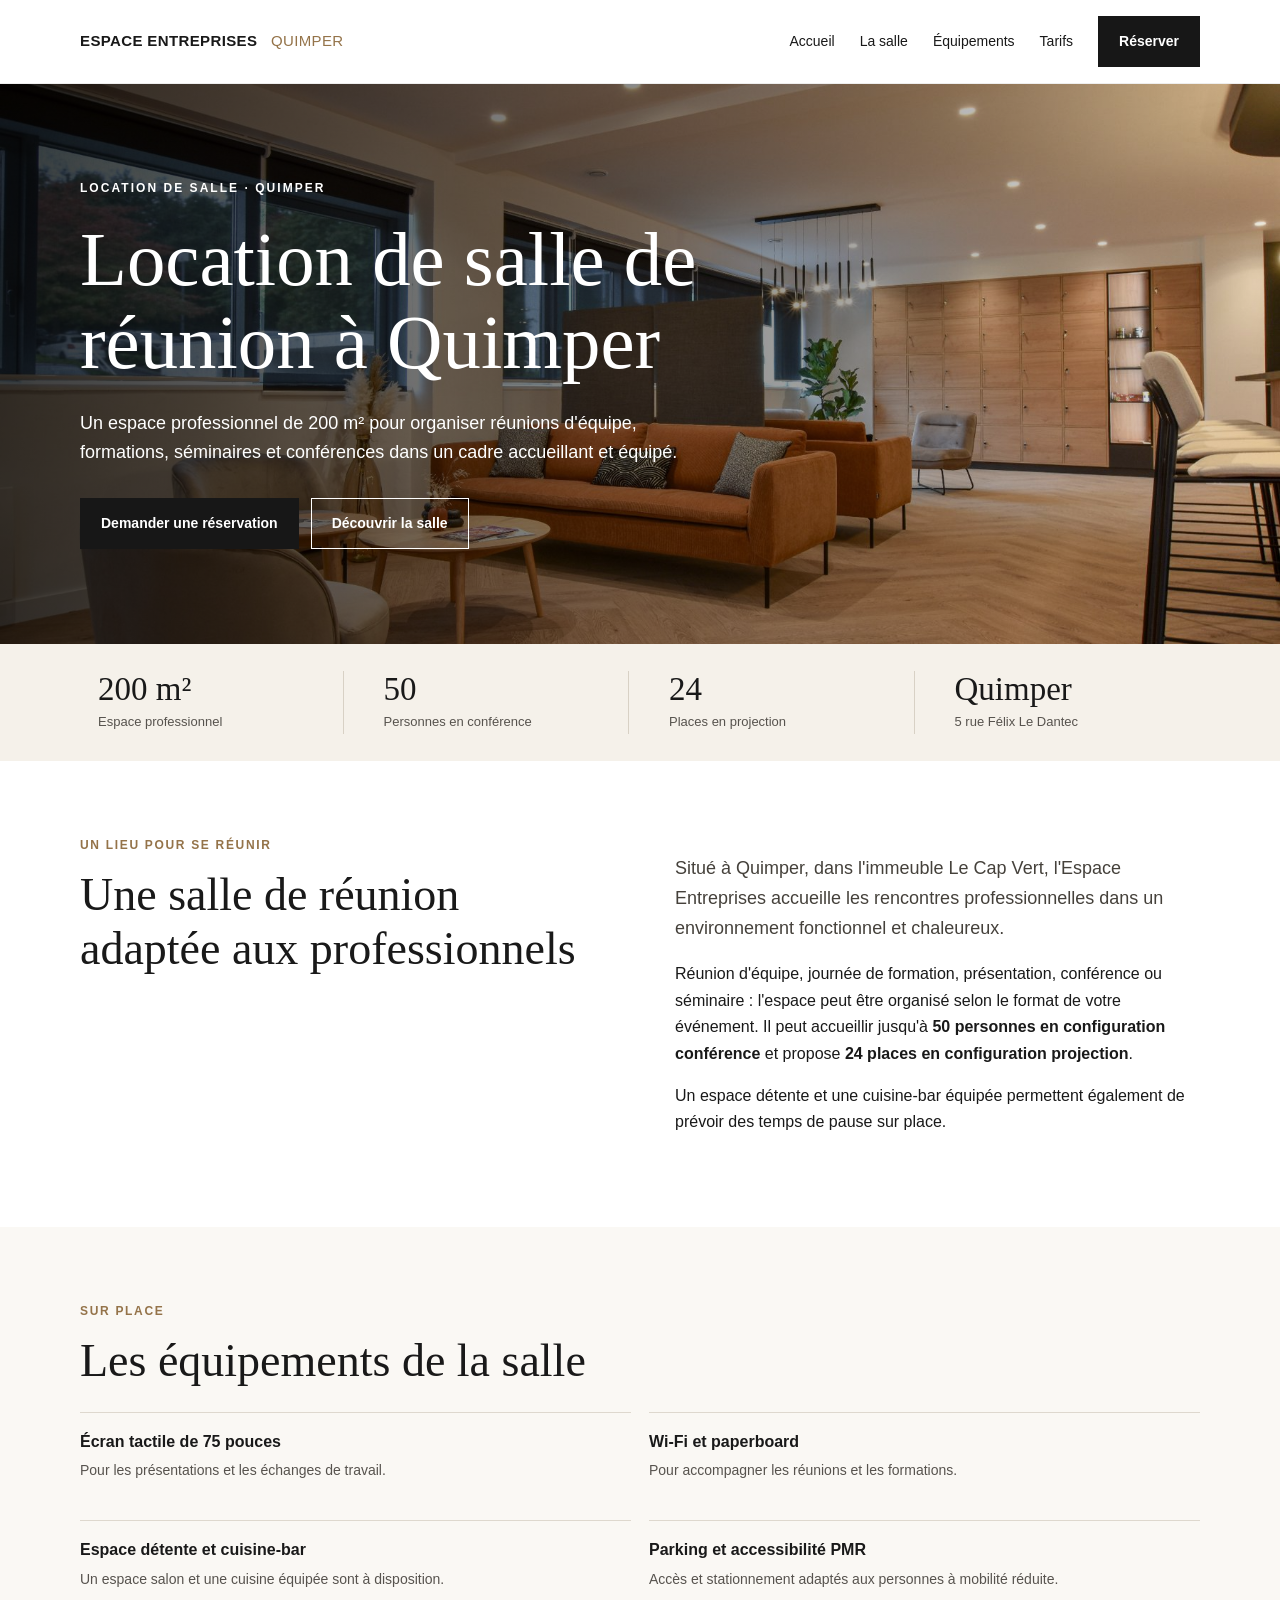
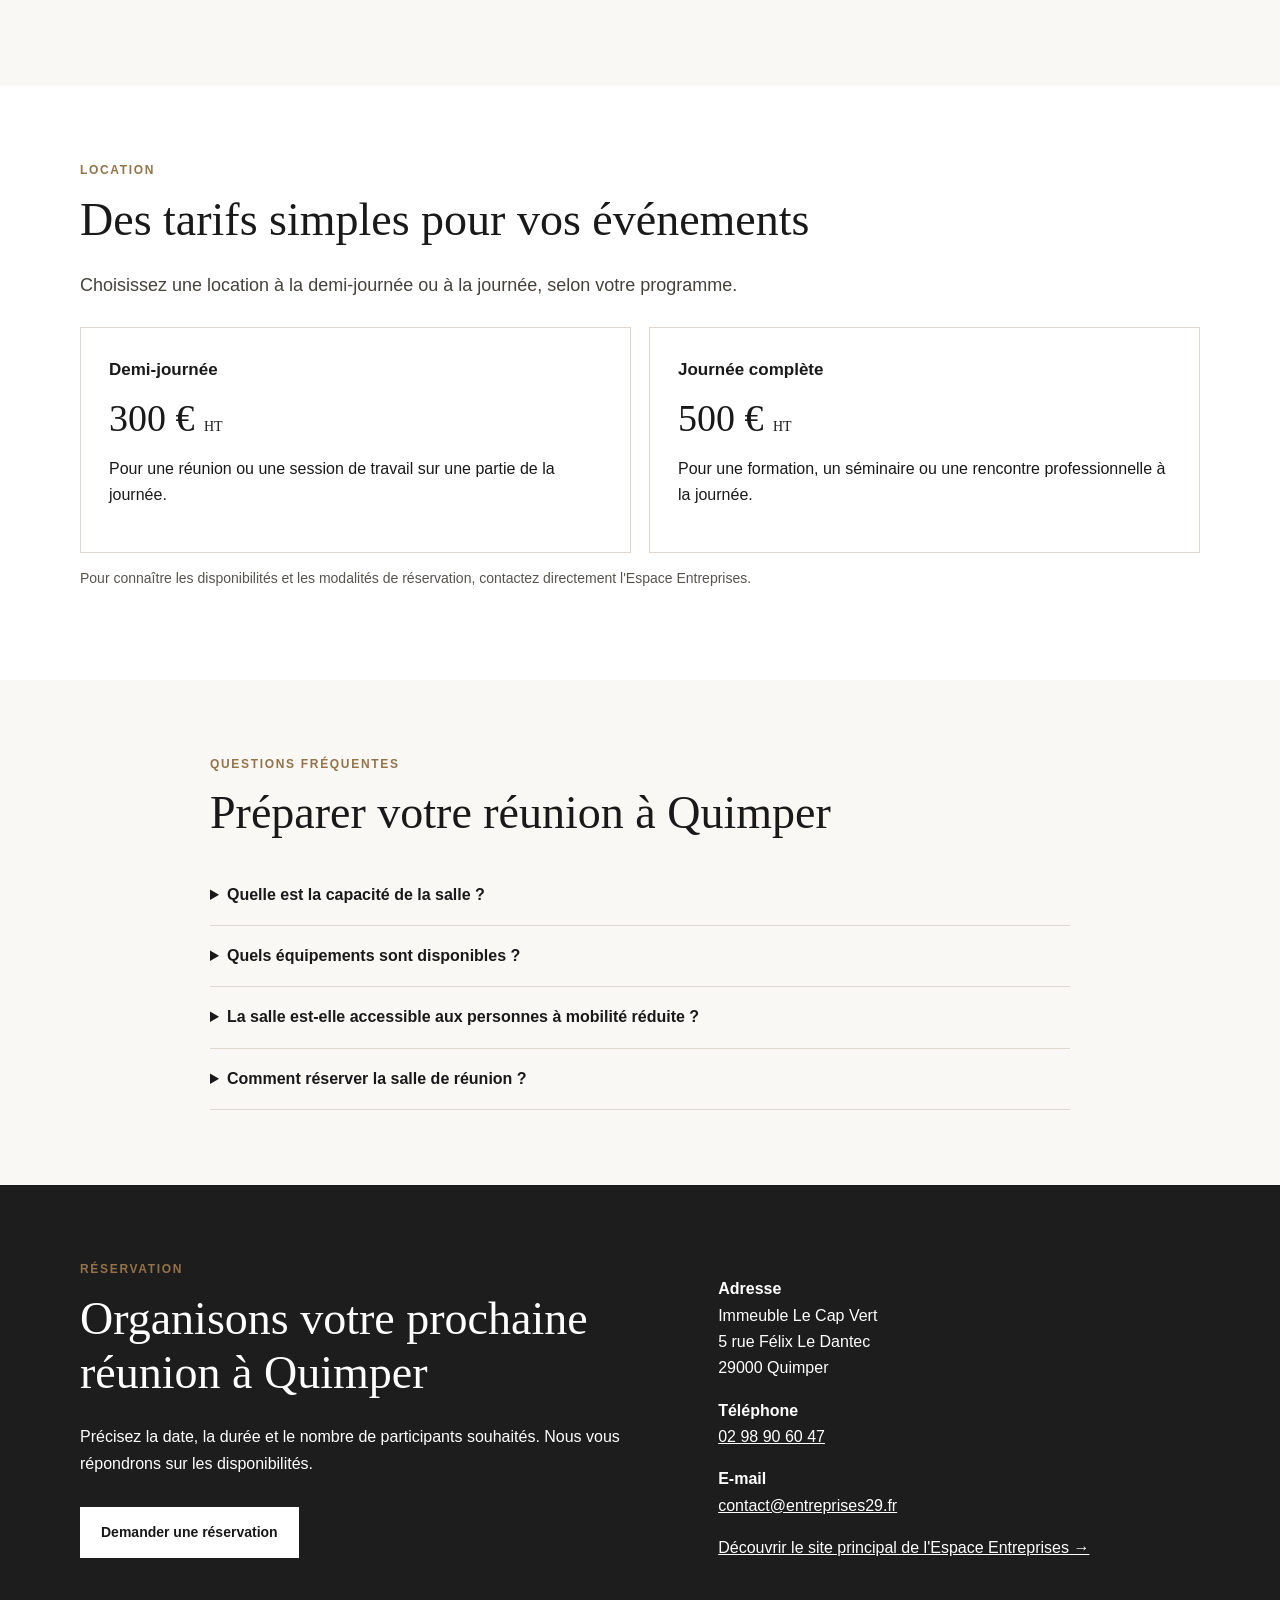
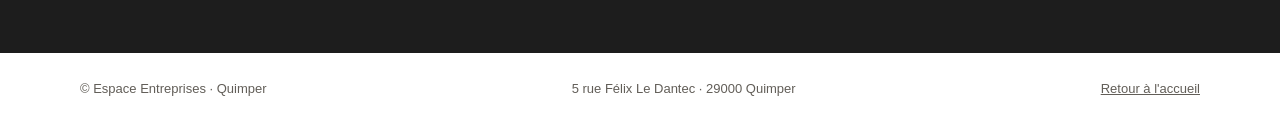
==== salle-reunion-quimper.html @ 51bc5122 "Add files via upload" ====
<!doctype html>
<html lang="fr">
<head>
  <meta charset="utf-8">
  <meta name="viewport" content="width=device-width, initial-scale=1">
  <title>Location de salle de réunion à Quimper | Espace Entreprises</title>
  <meta name="description" content="Louez une salle de réunion à Quimper : espace professionnel de 200 m², jusqu'à 50 personnes, écran tactile, Wi-Fi, cuisine et parking. Dès 300 € HT.">
  <meta name="robots" content="index,follow">
  <link rel="canonical" href="https://espace-entreprises-quimper.fr/salle-reunion-quimper.html">
  <meta property="og:type" content="website">
  <meta property="og:locale" content="fr_FR">
  <meta property="og:title" content="Location de salle de réunion à Quimper | Espace Entreprises">
  <meta property="og:description" content="Une salle professionnelle de 200 m² à Quimper pour réunions, formations et conférences, jusqu'à 50 personnes.">
  <meta property="og:url" content="https://espace-entreprises-quimper.fr/salle-reunion-quimper.html">
  <meta property="og:image" content="https://espace-entreprises-quimper.fr/assets/images/espace-principal.jpg">
  <style>
    :root{--ink:#191919;--cream:#f5f1ea;--line:#ded8ce;--muted:#57534e;--gold:#947349}
    *{box-sizing:border-box}html{scroll-behavior:smooth}body{margin:0;color:var(--ink);font-family:Arial,Helvetica,sans-serif;line-height:1.65;background:#fff}a{color:inherit}a:focus-visible{outline:3px solid #a47635;outline-offset:4px}
    .wrap{width:min(1120px,calc(100% - 42px));margin:auto}.header{background:#fff;border-bottom:1px solid #eee}.header-inner{min-height:83px;display:flex;justify-content:space-between;align-items:center;gap:18px}.brand{text-decoration:none;font-size:15px;font-weight:800;letter-spacing:.025em}.brand span{color:var(--gold);font-weight:400;margin-left:9px}nav{display:flex;gap:25px;align-items:center}nav a{text-decoration:none;font-size:14px}.btn{display:inline-block;background:#171717;color:white;text-decoration:none;padding:13px 20px;font-weight:700;font-size:14px;border:1px solid #171717}.btn.secondary{background:transparent;color:#171717}
    .hero{position:relative;min-height:560px;display:flex;align-items:center;background:#3c3732 url('assets/images/espace-principal.jpg') center/cover no-repeat;color:white}.hero:before{content:"";position:absolute;inset:0;background:linear-gradient(90deg,rgba(0,0,0,.76),rgba(0,0,0,.36) 65%,rgba(0,0,0,.08))}.hero-content{position:relative;padding:78px 0;max-width:900px}.eyebrow{font-size:12px;font-weight:700;letter-spacing:.17em;text-transform:uppercase}.hero h1{font:normal clamp(43px,6vw,77px)/1.08 Georgia,'Times New Roman',serif;max-width:780px;margin:20px 0 24px}.hero p{max-width:650px;font-size:18px}.actions{display:flex;gap:12px;flex-wrap:wrap;margin-top:30px}.hero .secondary{color:white;border-color:white}
    .stats{background:var(--cream);padding:27px 0}.stats-grid{display:grid;grid-template-columns:repeat(4,1fr);gap:22px}.stat{border-right:1px solid #d8d1c5;padding:0 18px}.stat:last-child{border:0}.stat strong{display:block;font:normal 33px Georgia,serif}.stat span{font-size:13px;color:var(--muted)}
    section.content{padding:75px 0}.section-kicker{color:var(--gold);font-size:12px;font-weight:700;letter-spacing:.14em;text-transform:uppercase}.content h2{font:normal clamp(30px,4vw,46px)/1.18 Georgia,serif;margin:12px 0 24px}.lead{font-size:18px;max-width:800px;color:#45413b}.two{display:grid;grid-template-columns:1fr 1fr;gap:70px}.features{display:grid;grid-template-columns:repeat(2,1fr);gap:18px;margin-top:24px}.feature{border-top:1px solid var(--line);padding:16px 0}.feature strong{display:block}.feature p{margin:4px 0;color:var(--muted);font-size:14px}.soft{background:#faf8f4}.prices{display:grid;grid-template-columns:repeat(2,1fr);gap:18px;margin-top:26px}.price{border:1px solid var(--line);padding:28px;background:#fff}.price h3{font-size:17px;margin:0 0 12px}.price strong{font:normal 38px Georgia,serif}.price small{font-size:14px}.note{font-size:14px;color:var(--muted)}.faq{max-width:860px}.faq details{border-bottom:1px solid var(--line);padding:17px 0}.faq summary{cursor:pointer;font-weight:700}.faq p{color:var(--muted)}.contact{background:#1d1d1d;color:white}.contact a{color:white}.contact .btn{background:#fff;color:#171717;border-color:#fff}.contact-grid{display:grid;grid-template-columns:1.2fr 1fr;gap:60px}.footer{padding:25px 0;background:#fff;color:#625e58;font-size:13px}.footer-inner{display:flex;justify-content:space-between;gap:20px;flex-wrap:wrap}
    @media(max-width:750px){.header-inner{align-items:flex-start;flex-direction:column;padding:18px 0}nav{flex-wrap:wrap;gap:15px}.hero{min-height:480px}.hero-content{padding:60px 0}.stats-grid{grid-template-columns:repeat(2,1fr)}.stat:nth-child(2){border:0}.two,.contact-grid{grid-template-columns:1fr;gap:20px}.features,.prices{grid-template-columns:1fr}section.content{padding:55px 0}}
  </style>
  <script type="application/ld+json">
  {"@context":"https://schema.org","@type":"WebPage","name":"Location de salle de réunion à Quimper","url":"https://espace-entreprises-quimper.fr/salle-reunion-quimper.html","description":"Salle de réunion et de formation à louer à Quimper, jusqu'à 50 personnes.","about":{"@type":"LocalBusiness","name":"Espace Entreprises","url":"https://espace-entreprises-quimper.fr/","telephone":"+33298906047","email":"contact@entreprises29.fr","address":{"@type":"PostalAddress","streetAddress":"Immeuble Le Cap Vert, 5 rue Félix Le Dantec","postalCode":"29000","addressLocality":"Quimper","addressCountry":"FR"}}}
  </script>
</head>
<body>
  <header class="header"><div class="wrap header-inner"><a class="brand" href="/">ESPACE ENTREPRISES <span>QUIMPER</span></a><nav aria-label="Navigation principale"><a href="/">Accueil</a><a href="#espace">La salle</a><a href="#equipements">Équipements</a><a href="#tarifs">Tarifs</a><a class="btn" href="#contact">Réserver</a></nav></div></header>
  <main>
    <section class="hero" aria-labelledby="main-title"><div class="wrap"><div class="hero-content"><div class="eyebrow">Location de salle · Quimper</div><h1 id="main-title">Location de salle de réunion à Quimper</h1><p>Un espace professionnel de 200 m² pour organiser réunions d'équipe, formations, séminaires et conférences dans un cadre accueillant et équipé.</p><div class="actions"><a class="btn" href="#contact">Demander une réservation</a><a class="btn secondary" href="#espace">Découvrir la salle</a></div></div></div></section>
    <div class="stats"><div class="wrap stats-grid"><div class="stat"><strong>200 m²</strong><span>Espace professionnel</span></div><div class="stat"><strong>50</strong><span>Personnes en conférence</span></div><div class="stat"><strong>24</strong><span>Places en projection</span></div><div class="stat"><strong>Quimper</strong><span>5 rue Félix Le Dantec</span></div></div></div>
    <section class="content" id="espace"><div class="wrap two"><div><div class="section-kicker">Un lieu pour se réunir</div><h2>Une salle de réunion adaptée aux professionnels</h2></div><div><p class="lead">Situé à Quimper, dans l'immeuble Le Cap Vert, l'Espace Entreprises accueille les rencontres professionnelles dans un environnement fonctionnel et chaleureux.</p><p>Réunion d'équipe, journée de formation, présentation, conférence ou séminaire : l'espace peut être organisé selon le format de votre événement. Il peut accueillir jusqu'à <strong>50 personnes en configuration conférence</strong> et propose <strong>24 places en configuration projection</strong>.</p><p>Un espace détente et une cuisine-bar équipée permettent également de prévoir des temps de pause sur place.</p></div></div></section>
    <section class="content soft" id="equipements"><div class="wrap"><div class="section-kicker">Sur place</div><h2>Les équipements de la salle</h2><div class="features"><div class="feature"><strong>Écran tactile de 75 pouces</strong><p>Pour les présentations et les échanges de travail.</p></div><div class="feature"><strong>Wi-Fi et paperboard</strong><p>Pour accompagner les réunions et les formations.</p></div><div class="feature"><strong>Espace détente et cuisine-bar</strong><p>Un espace salon et une cuisine équipée sont à disposition.</p></div><div class="feature"><strong>Parking et accessibilité PMR</strong><p>Accès et stationnement adaptés aux personnes à mobilité réduite.</p></div></div></div></section>
    <section class="content" id="tarifs"><div class="wrap"><div class="section-kicker">Location</div><h2>Des tarifs simples pour vos événements</h2><p class="lead">Choisissez une location à la demi-journée ou à la journée, selon votre programme.</p><div class="prices"><div class="price"><h3>Demi-journée</h3><strong>300 € <small>HT</small></strong><p>Pour une réunion ou une session de travail sur une partie de la journée.</p></div><div class="price"><h3>Journée complète</h3><strong>500 € <small>HT</small></strong><p>Pour une formation, un séminaire ou une rencontre professionnelle à la journée.</p></div></div><p class="note">Pour connaître les disponibilités et les modalités de réservation, contactez directement l'Espace Entreprises.</p></div></section>
    <section class="content soft"><div class="wrap faq"><div class="section-kicker">Questions fréquentes</div><h2>Préparer votre réunion à Quimper</h2><details><summary>Quelle est la capacité de la salle ?</summary><p>L'Espace Entreprises accueille jusqu'à 50 personnes en configuration conférence et dispose de 24 places en configuration projection.</p></details><details><summary>Quels équipements sont disponibles ?</summary><p>La salle dispose notamment d'un écran tactile de 75 pouces, du Wi-Fi, d'un paperboard, d'un espace salon et d'une cuisine-bar équipée.</p></details><details><summary>La salle est-elle accessible aux personnes à mobilité réduite ?</summary><p>Oui, le lieu dispose d'un accès PMR et de places de stationnement accessibles.</p></details><details><summary>Comment réserver la salle de réunion ?</summary><p>Contactez l'équipe par téléphone au 02 98 90 60 47 ou par e-mail à contact@entreprises29.fr pour vérifier les disponibilités.</p></details></div></section>
    <section class="content contact" id="contact"><div class="wrap contact-grid"><div><div class="section-kicker">Réservation</div><h2>Organisons votre prochaine réunion à Quimper</h2><p>Précisez la date, la durée et le nombre de participants souhaités. Nous vous répondrons sur les disponibilités.</p><div class="actions"><a class="btn" href="mailto:contact@entreprises29.fr?subject=Demande%20de%20location%20de%20salle%20%C3%A0%20Quimper">Demander une réservation</a></div></div><div><p><strong>Adresse</strong><br>Immeuble Le Cap Vert<br>5 rue Félix Le Dantec<br>29000 Quimper</p><p><strong>Téléphone</strong><br><a href="tel:+33298906047">02 98 90 60 47</a></p><p><strong>E-mail</strong><br><a href="mailto:contact@entreprises29.fr">contact@entreprises29.fr</a></p><p><a href="/">Découvrir le site principal de l'Espace Entreprises →</a></p></div></div></section>
  </main>
  <footer class="footer"><div class="wrap footer-inner"><span>© Espace Entreprises · Quimper</span><span>5 rue Félix Le Dantec · 29000 Quimper</span><a href="/">Retour à l'accueil</a></div></footer>
</body>
</html>
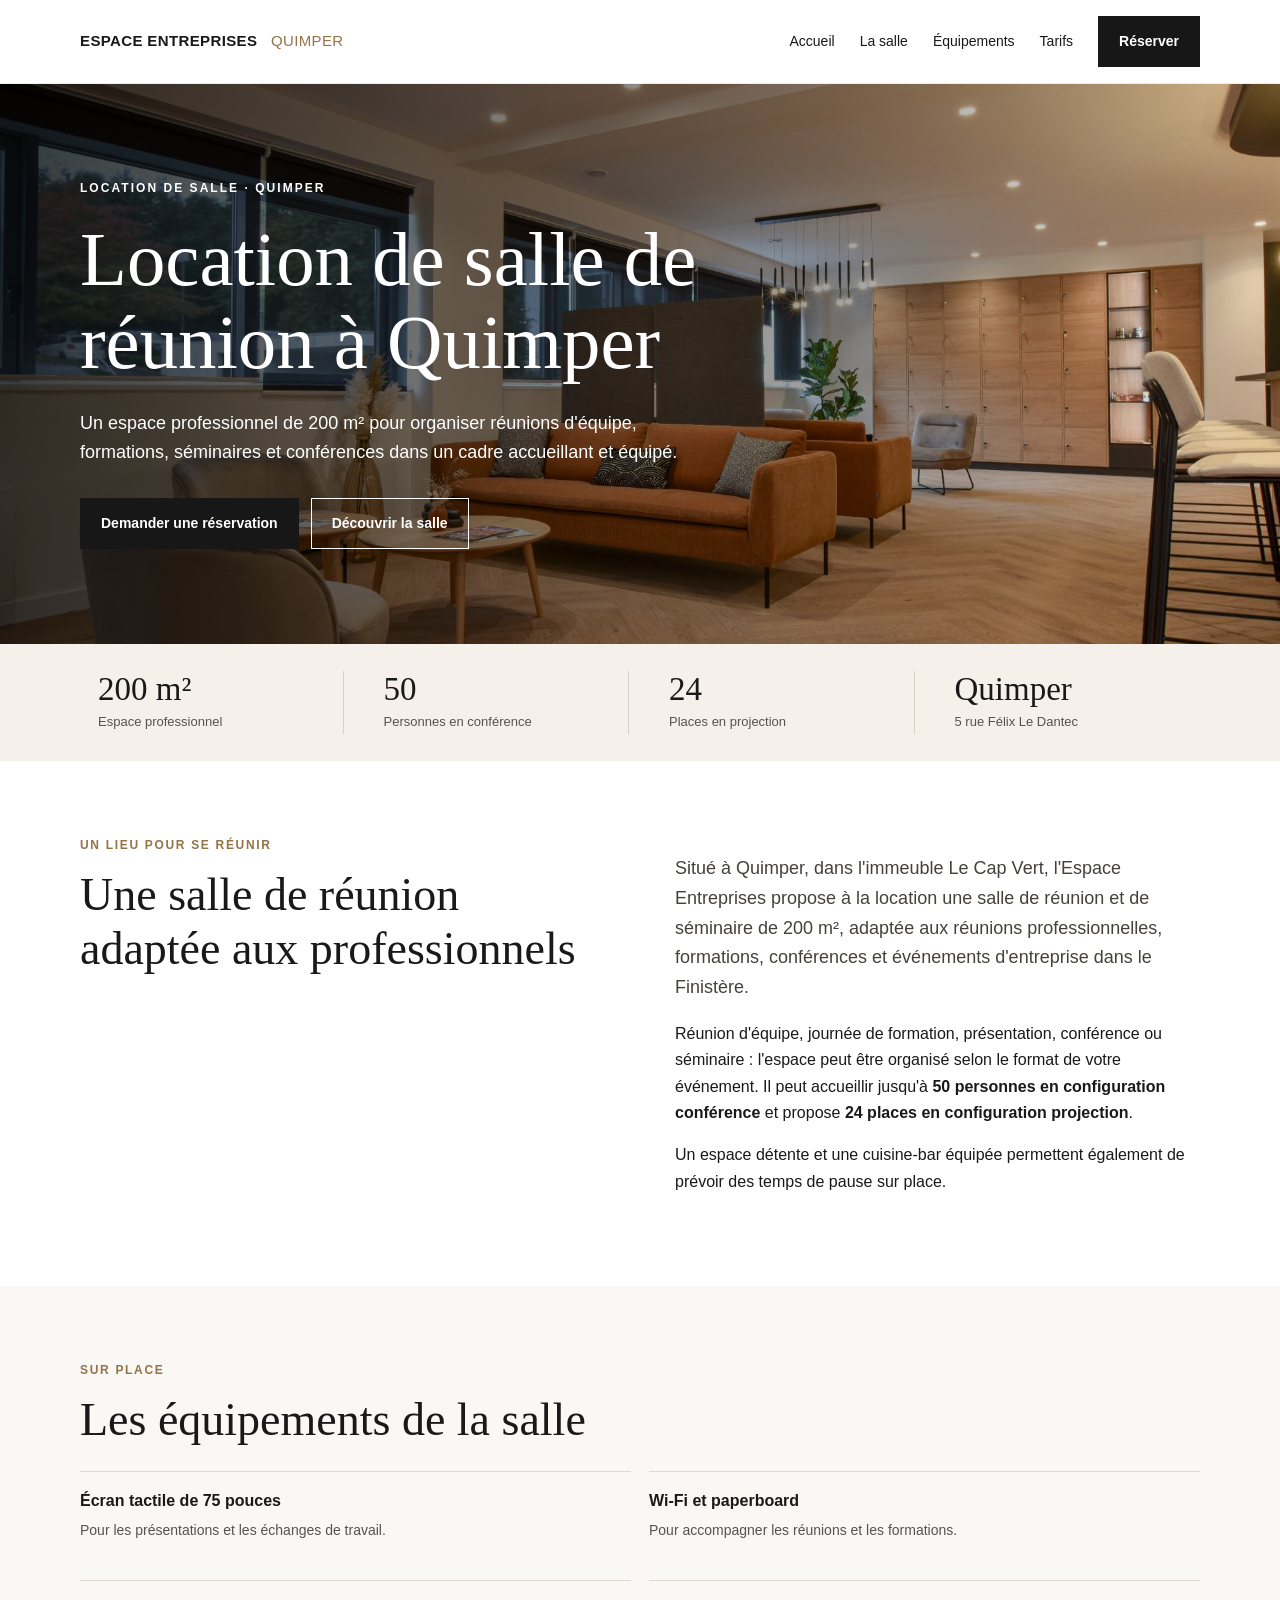
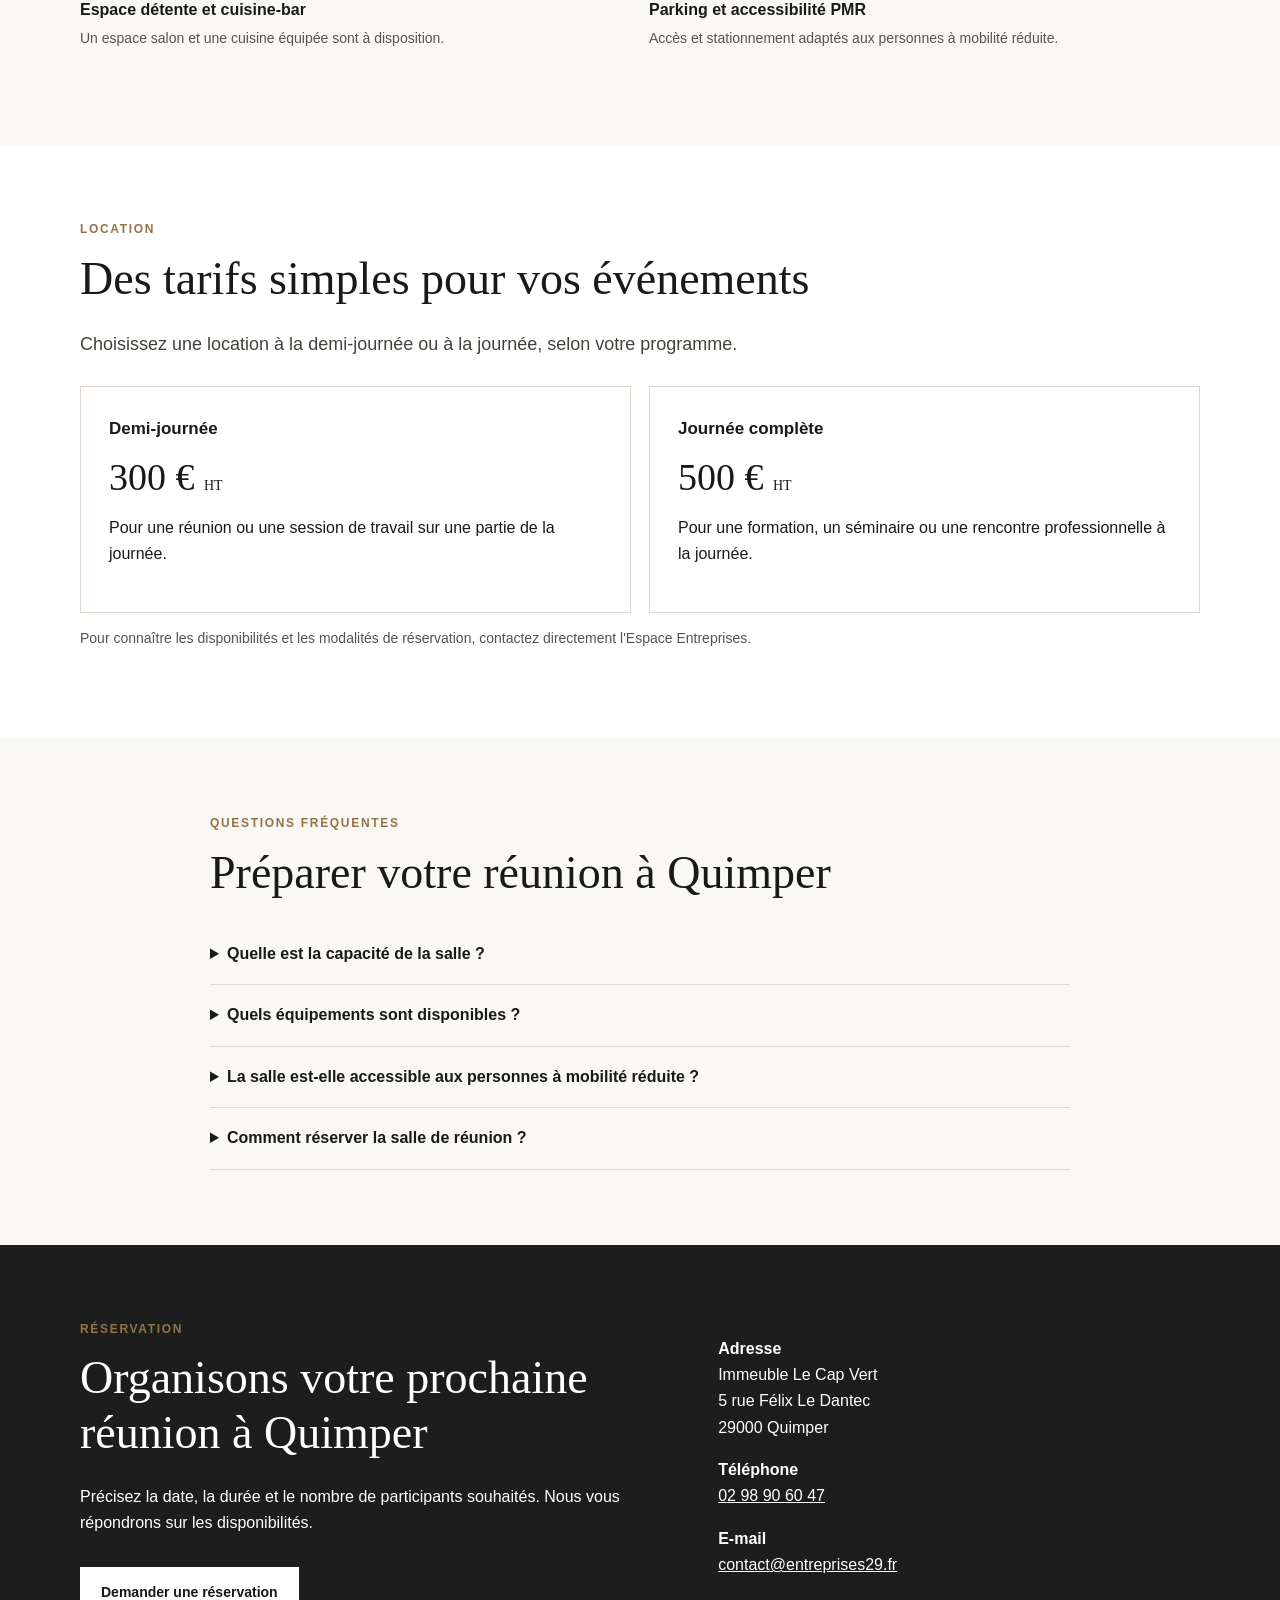
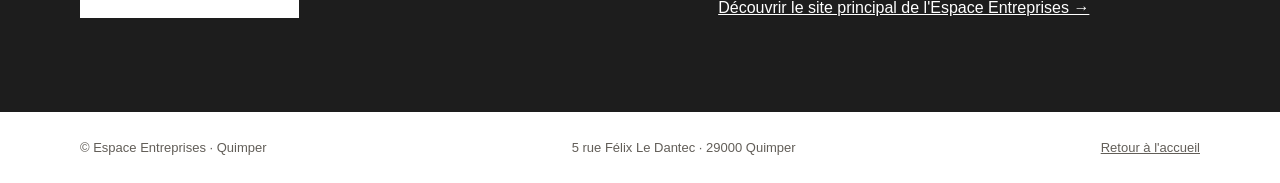
==== commit b1d8883b: "Revise meeting room description and features Updated the description of the meeting room to include " ====
--- a/salle-reunion-quimper.html
+++ b/salle-reunion-quimper.html
@@ -31,7 +31,7 @@
   <main>
     <section class="hero" aria-labelledby="main-title"><div class="wrap"><div class="hero-content"><div class="eyebrow">Location de salle · Quimper</div><h1 id="main-title">Location de salle de réunion à Quimper</h1><p>Un espace professionnel de 200 m² pour organiser réunions d'équipe, formations, séminaires et conférences dans un cadre accueillant et équipé.</p><div class="actions"><a class="btn" href="#contact">Demander une réservation</a><a class="btn secondary" href="#espace">Découvrir la salle</a></div></div></div></section>
     <div class="stats"><div class="wrap stats-grid"><div class="stat"><strong>200 m²</strong><span>Espace professionnel</span></div><div class="stat"><strong>50</strong><span>Personnes en conférence</span></div><div class="stat"><strong>24</strong><span>Places en projection</span></div><div class="stat"><strong>Quimper</strong><span>5 rue Félix Le Dantec</span></div></div></div>
-    <section class="content" id="espace"><div class="wrap two"><div><div class="section-kicker">Un lieu pour se réunir</div><h2>Une salle de réunion adaptée aux professionnels</h2></div><div><p class="lead">Situé à Quimper, dans l'immeuble Le Cap Vert, l'Espace Entreprises accueille les rencontres professionnelles dans un environnement fonctionnel et chaleureux.</p><p>Réunion d'équipe, journée de formation, présentation, conférence ou séminaire : l'espace peut être organisé selon le format de votre événement. Il peut accueillir jusqu'à <strong>50 personnes en configuration conférence</strong> et propose <strong>24 places en configuration projection</strong>.</p><p>Un espace détente et une cuisine-bar équipée permettent également de prévoir des temps de pause sur place.</p></div></div></section>
+    <section class="content" id="espace"><div class="wrap two"><div><div class="section-kicker">Un lieu pour se réunir</div><h2>Une salle de réunion adaptée aux professionnels</h2></div><div><p class="lead">Situé à Quimper, dans l'immeuble Le Cap Vert, l'Espace Entreprises propose à la location une salle de réunion et de séminaire de 200 m², adaptée aux réunions professionnelles, formations, conférences et événements d'entreprise dans le Finistère.</p><p>Réunion d'équipe, journée de formation, présentation, conférence ou séminaire : l'espace peut être organisé selon le format de votre événement. Il peut accueillir jusqu'à <strong>50 personnes en configuration conférence</strong> et propose <strong>24 places en configuration projection</strong>.</p><p>Un espace détente et une cuisine-bar équipée permettent également de prévoir des temps de pause sur place.</p></div></div></section>
     <section class="content soft" id="equipements"><div class="wrap"><div class="section-kicker">Sur place</div><h2>Les équipements de la salle</h2><div class="features"><div class="feature"><strong>Écran tactile de 75 pouces</strong><p>Pour les présentations et les échanges de travail.</p></div><div class="feature"><strong>Wi-Fi et paperboard</strong><p>Pour accompagner les réunions et les formations.</p></div><div class="feature"><strong>Espace détente et cuisine-bar</strong><p>Un espace salon et une cuisine équipée sont à disposition.</p></div><div class="feature"><strong>Parking et accessibilité PMR</strong><p>Accès et stationnement adaptés aux personnes à mobilité réduite.</p></div></div></div></section>
     <section class="content" id="tarifs"><div class="wrap"><div class="section-kicker">Location</div><h2>Des tarifs simples pour vos événements</h2><p class="lead">Choisissez une location à la demi-journée ou à la journée, selon votre programme.</p><div class="prices"><div class="price"><h3>Demi-journée</h3><strong>300 € <small>HT</small></strong><p>Pour une réunion ou une session de travail sur une partie de la journée.</p></div><div class="price"><h3>Journée complète</h3><strong>500 € <small>HT</small></strong><p>Pour une formation, un séminaire ou une rencontre professionnelle à la journée.</p></div></div><p class="note">Pour connaître les disponibilités et les modalités de réservation, contactez directement l'Espace Entreprises.</p></div></section>
     <section class="content soft"><div class="wrap faq"><div class="section-kicker">Questions fréquentes</div><h2>Préparer votre réunion à Quimper</h2><details><summary>Quelle est la capacité de la salle ?</summary><p>L'Espace Entreprises accueille jusqu'à 50 personnes en configuration conférence et dispose de 24 places en configuration projection.</p></details><details><summary>Quels équipements sont disponibles ?</summary><p>La salle dispose notamment d'un écran tactile de 75 pouces, du Wi-Fi, d'un paperboard, d'un espace salon et d'une cuisine-bar équipée.</p></details><details><summary>La salle est-elle accessible aux personnes à mobilité réduite ?</summary><p>Oui, le lieu dispose d'un accès PMR et de places de stationnement accessibles.</p></details><details><summary>Comment réserver la salle de réunion ?</summary><p>Contactez l'équipe par téléphone au 02 98 90 60 47 ou par e-mail à contact@entreprises29.fr pour vérifier les disponibilités.</p></details></div></section>
